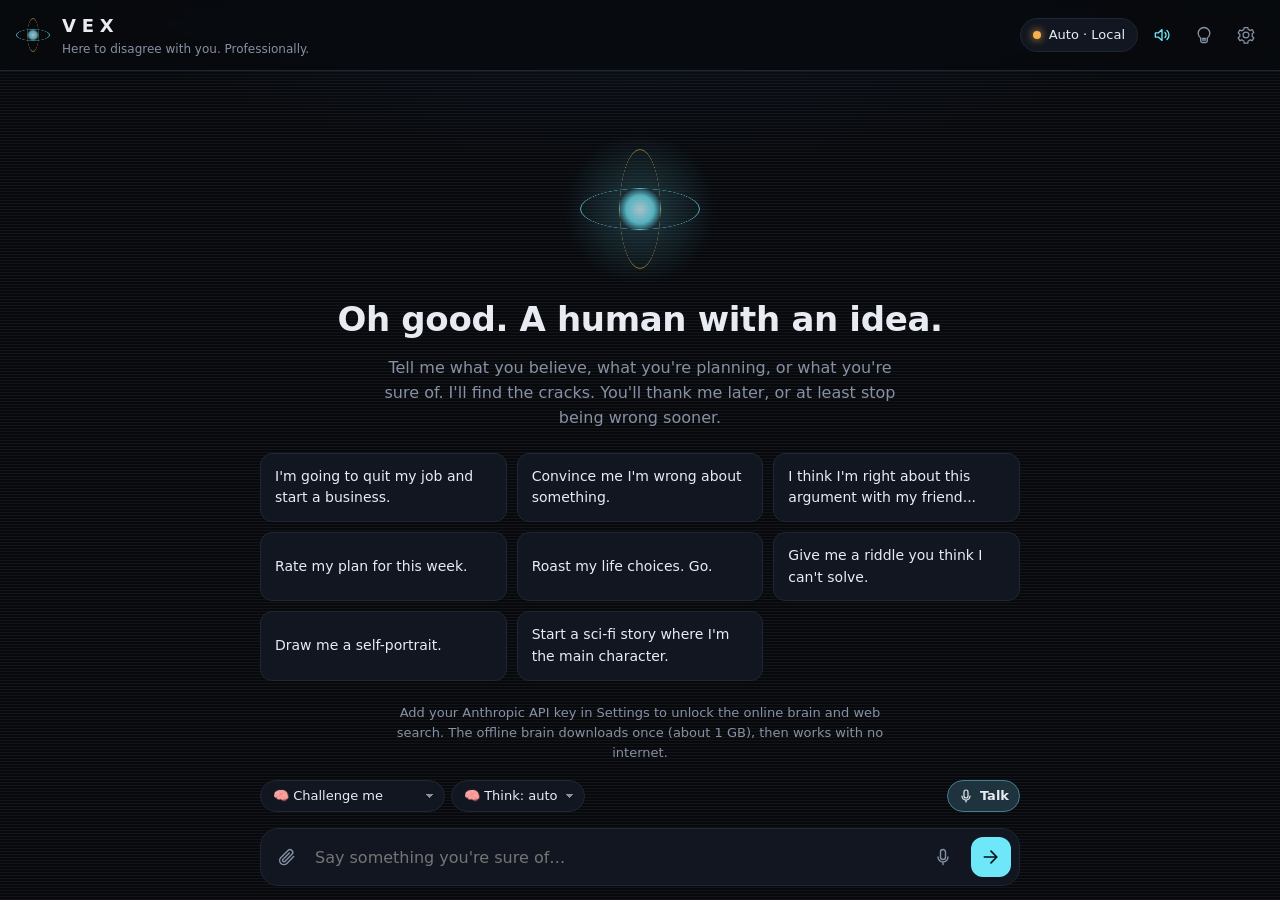
==== docs/vex/index.html @ 449fbbd3 "Fix Pages build: publish VEX from docs/ GitHub Pages is set to build from /docs, which didn't exist." ====
<!doctype html>
<html lang="en">
<head>
  <meta charset="utf-8">
  <meta name="viewport" content="width=device-width, initial-scale=1, viewport-fit=cover">
  <title>VEX</title>
  <meta name="description" content="VEX: a smug, theatrical AI that exists to challenge how you think.">
  <meta name="theme-color" content="#07090d">
  <link rel="manifest" href="manifest.webmanifest">
  <link rel="icon" href="icon.svg" type="image/svg+xml">
  <link rel="stylesheet" href="style.css">
</head>
<body>
  <div class="grain" aria-hidden="true"></div>

  <header class="top">
    <div class="brand">
      <div class="core small" aria-hidden="true"><span></span><span></span><span></span></div>
      <div>
        <h1>VEX</h1>
        <p class="tag">Here to disagree with you. Professionally.</p>
      </div>
    </div>
    <div class="status">
      <button id="modeBtn" class="pill" title="Switch brain">
        <span class="dot" id="modeDot"></span><span id="modeLabel">Auto</span>
      </button>
      <button id="voiceBtn" class="icon-btn" title="Voice off" aria-label="Toggle voice" aria-pressed="false">
        <svg viewBox="0 0 24 24" width="20" height="20"><path d="M4 9.5v5h3.5L12 18.5v-13L7.5 9.5H4Z" fill="none" stroke="currentColor" stroke-width="1.6" stroke-linejoin="round"/><path class="wave" d="M15.5 9a4 4 0 0 1 0 6M18 6.5a7.5 7.5 0 0 1 0 11" fill="none" stroke="currentColor" stroke-width="1.6" stroke-linecap="round"/><path class="mute" d="m16 9.5 5 5m0-5-5 5" fill="none" stroke="currentColor" stroke-width="1.6" stroke-linecap="round"/></svg>
      </button>
      <button id="memBtn" class="icon-btn" title="What VEX remembers" aria-label="Memory">
        <svg viewBox="0 0 24 24" width="20" height="20"><path d="M12 3a7 7 0 0 0-7 7c0 2.4 1.2 4.4 3 5.7V19a2 2 0 0 0 2 2h4a2 2 0 0 0 2-2v-3.3c1.8-1.3 3-3.3 3-5.7a7 7 0 0 0-7-7Zm-2 15h4m-4-2h4" fill="none" stroke="currentColor" stroke-width="1.6" stroke-linecap="round"/></svg>
      </button>
      <button id="settingsBtn" class="icon-btn" title="Settings" aria-label="Settings">
        <svg viewBox="0 0 24 24" width="20" height="20"><path d="M12 15.5a3.5 3.5 0 1 0 0-7 3.5 3.5 0 0 0 0 7Zm7.4-2.1.1-1.4-.1-1.4 2-1.6-2-3.4-2.4 1a7.6 7.6 0 0 0-2.4-1.4L14.2 3h-4.4l-.4 2.6a7.6 7.6 0 0 0-2.4 1.4l-2.4-1-2 3.4 2 1.6-.1 1.4.1 1.4-2 1.6 2 3.4 2.4-1c.7.6 1.5 1.1 2.4 1.4l.4 2.6h4.4l.4-2.6c.9-.3 1.7-.8 2.4-1.4l2.4 1 2-3.4-2-1.6Z" fill="none" stroke="currentColor" stroke-width="1.5" stroke-linejoin="round"/></svg>
      </button>
    </div>
  </header>

  <main id="chat" class="chat" aria-live="polite">
    <section id="intro" class="intro">
      <div class="core big" aria-hidden="true"><span></span><span></span><span></span><i></i></div>
      <h2>Oh good. A human with an idea.</h2>
      <p>Tell me what you believe, what you're planning, or what you're sure of. I'll find the cracks. You'll thank me later, or at least stop being wrong sooner.</p>
      <div class="starters">
        <button class="starter">I'm going to quit my job and start a business.</button>
        <button class="starter">Convince me I'm wrong about something.</button>
        <button class="starter">I think I'm right about this argument with my friend...</button>
        <button class="starter">Rate my plan for this week.</button>
        <button class="starter" data-mode="roast">Roast my life choices. Go.</button>
        <button class="starter" data-mode="game">Give me a riddle you think I can't solve.</button>
        <button class="starter" data-mode="art">Draw me a self-portrait.</button>
        <button class="starter" data-mode="story">Start a sci-fi story where I'm the main character.</button>
      </div>
      <p class="fine" id="introHint"></p>
    </section>
  </main>

  <div id="loadBar" class="loadbar" hidden>
    <div class="loadtext" id="loadText">Waking up the local brain…</div>
    <div class="track"><div class="fill" id="loadFill"></div></div>
  </div>

  <div class="toolbar">
    <label class="tool sel" title="What kind of conversation">
      <select id="modeSel" aria-label="Mode">
        <optgroup label="Think">
          <option value="challenge">🧠 Challenge me</option>
          <option value="genius">💡 Genius advisor</option>
          <option value="debate">⚔️ Debate</option>
          <option value="socratic">❓ Socratic</option>
          <option value="devil">😈 Devil's advocate</option>
          <option value="premortem">🪦 Pre-mortem</option>
          <option value="factcheck">🔎 Fact-check me</option>
        </optgroup>
        <optgroup label="Fun">
          <option value="roast">🔥 Roast</option>
          <option value="game">🎲 Games & riddles</option>
          <option value="rap">🎤 Rap battle</option>
          <option value="story">📖 Story</option>
          <option value="art">🎨 Art</option>
        </optgroup>
      </select>
    </label>
    <label class="tool sel" title="How hard VEX thinks (online brain)">
      <select id="thinkSel" aria-label="Thinking">
        <option value="off">⚡ Fast</option>
        <option value="auto">🧠 Think: auto</option>
        <option value="deep">🧠🧠 Deep</option>
        <option value="max">🧠🧠🧠 MAX</option>
      </select>
    </label>
    <span class="spacer"></span>
    <button type="button" id="talkBtn" class="tool talk" aria-pressed="false" title="Hands-free voice conversation">
      <svg viewBox="0 0 24 24" width="16" height="16"><path d="M12 3a3 3 0 0 0-3 3v6a3 3 0 0 0 6 0V6a3 3 0 0 0-3-3Zm-6 9a6 6 0 0 0 12 0m-6 6v3" fill="none" stroke="currentColor" stroke-width="1.8" stroke-linecap="round"/></svg>
      <span>Talk</span>
    </button>
  </div>

  <div id="pending" class="pending" hidden></div>

  <form id="composer" class="composer" autocomplete="off">
    <button type="button" id="attachBtn" class="cbtn" title="Attach a photo, PDF, or file" aria-label="Attach">
      <svg viewBox="0 0 24 24" width="20" height="20"><path d="m20 11.5-8.2 8.2a5 5 0 0 1-7.1-7.1l8.5-8.5a3.3 3.3 0 0 1 4.7 4.7l-8.5 8.5a1.7 1.7 0 0 1-2.4-2.4l7.8-7.8" fill="none" stroke="currentColor" stroke-width="1.7" stroke-linecap="round" stroke-linejoin="round"/></svg>
    </button>
    <input id="fileInput" type="file" multiple accept="image/*,application/pdf,.txt,.md,.csv,.json,.js,.ts,.py,.html,.css" hidden>
    <textarea id="input" rows="1" placeholder="Say something you're sure of…" aria-label="Message"></textarea>
    <button type="button" id="micBtn" class="cbtn" title="Speak instead of typing" aria-label="Dictate">
      <svg viewBox="0 0 24 24" width="20" height="20"><path d="M12 3a3 3 0 0 0-3 3v6a3 3 0 0 0 6 0V6a3 3 0 0 0-3-3Zm-6 9a6 6 0 0 0 12 0m-6 6v3" fill="none" stroke="currentColor" stroke-width="1.7" stroke-linecap="round"/></svg>
    </button>
    <button id="sendBtn" class="send" type="submit" aria-label="Send">
      <svg viewBox="0 0 24 24" width="20" height="20"><path d="M4 12h14m-6-7 7 7-7 7" fill="none" stroke="currentColor" stroke-width="2" stroke-linecap="round" stroke-linejoin="round"/></svg>
    </button>
  </form>

  <!-- Hands-free call -->
  <div id="callOverlay" class="call" hidden data-state="listening">
    <div class="call-inner">
      <div class="core huge" aria-hidden="true"><span></span><span></span><span></span><i></i></div>
      <div id="callState" class="call-state">Listening…</div>
      <div id="callHeard" class="call-heard"></div>
      <p class="call-tip">Just talk. Interrupt any time. Say "end call" or tap End.</p>
      <button type="button" id="endCallBtn" class="endcall">End</button>
    </div>
  </div>

  <!-- Settings -->
  <dialog id="settings" class="sheet">
    <form method="dialog" class="sheet-body">
      <h3>Settings</h3>

      <label class="field">
        <span>What VEX calls you</span>
        <input id="setName" placeholder="Shawn">
      </label>

      <label class="field">
        <span>Attitude</span>
        <select id="setIntensity">
          <option value="gentle">Gentle: teasing, encouraging</option>
          <option value="sharp">Sharp: sarcastic and blunt</option>
          <option value="ruthless">Ruthless: tears your arguments apart</option>
        </select>
      </label>
      <label class="check">
        <input id="setUnfiltered" type="checkbox">
        <span>Unfiltered language (VEX can swear)</span>
      </label>
      <label class="check">
        <input id="setShowBS" type="checkbox">
        <span>Show the BS meter</span>
      </label>
      <label class="check">
        <input id="setShowRead" type="checkbox">
        <span>Show VEX's thought process ("VEX's read") on replies</span>
      </label>

      <label class="field">
        <span>Brain</span>
        <select id="setMode">
          <option value="auto">Auto: Claude when online with a key, local otherwise</option>
          <option value="local">Local only (offline, private)</option>
          <option value="cloud">Claude only (needs internet + key)</option>
        </select>
      </label>

      <fieldset>
        <legend>Online brain (Claude)</legend>
        <label class="field">
          <span>Anthropic API key</span>
          <input id="setKey" type="password" placeholder="sk-ant-…" spellcheck="false">
          <small>Stored only in this browser. Get one at console.anthropic.com. Never put it in the code or the repo.</small>
        </label>
        <label class="field">
          <span>Model</span>
          <select id="setCloudModel">
            <option value="claude-haiku-5-5">Claude Haiku 5.5 (cheapest, fast)</option>
            <option value="claude-sonnet-5-5">Claude Sonnet 5.5 (balanced)</option>
            <option value="claude-opus-5-5">Claude Opus 5.5 (sharpest, priciest)</option>
          </select>
        </label>
        <label class="field">
          <span>Voice-call model (speed matters most)</span>
          <select id="setCallModel">
            <option value="claude-haiku-5-5">Claude Haiku 5.5 (fastest)</option>
            <option value="claude-sonnet-5-5">Claude Sonnet 5.5</option>
            <option value="claude-opus-5-5">Claude Opus 5.5 (slowest)</option>
          </select>
        </label>
        <label class="check">
          <input id="setSearch" type="checkbox">
          <span>Let VEX search the web and remember what it learns</span>
        </label>
      </fieldset>

      <fieldset>
        <legend>Offline brain (runs on your device)</legend>
        <label class="field">
          <span>Local model</span>
          <select id="setLocalModel"></select>
          <small>Downloads once, then works with no internet. Needs a recent Chrome or Edge (WebGPU). Bigger = smarter but slower.</small>
        </label>
        <div class="row">
          <button type="button" id="preloadBtn" class="ghost">Download offline brain now</button>
          <span id="cacheState" class="muted"></span>
        </div>
      </fieldset>

      <fieldset>
        <legend>Voice</legend>
        <label class="check">
          <input id="setVoiceOn" type="checkbox">
          <span>VEX speaks its replies out loud</span>
        </label>
        <label class="field">
          <span>Fish Audio API key</span>
          <input id="setFishKey" type="password" placeholder="sk-fish-…" spellcheck="false">
          <small>Stored only in this browser. Leave blank to use your device's built-in voice (works offline).</small>
        </label>
        <label class="field">
          <span>Fish Audio voice model ID</span>
          <input id="setFishVoice" placeholder="e.g. 8ef4a238714b45718ce04243307c57a7" spellcheck="false">
          <small>The ID from the voice's page on fish.audio.</small>
        </label>
        <label class="field">
          <span>Fish Audio model</span>
          <select id="setFishModel">
            <option value="s2.1-pro">s2.1-pro (best quality)</option>
            <option value="s2.1-pro-free">s2.1-pro-free (free tier)</option>
            <option value="s2-pro">s2-pro</option>
          </select>
        </label>
        <label class="field">
          <span>Fish relay URL (optional)</span>
          <input id="setFishProxy" placeholder="https://vex-voice.yourname.workers.dev" spellcheck="false">
          <small>Leave blank. Only needed if Fish Audio blocks direct browser calls; see <code>voice-relay/README.md</code>.</small>
        </label>
        <label class="field">
          <span>Your PC's voice server (same voice, offline)</span>
          <input id="setPcVoiceUrl" placeholder="http://localhost:8787" spellcheck="false">
          <small>Optional. If Fish Audio can't be reached (or you're offline), VEX uses your voice running on your PC with Fish Speech. Setup: <code>voice-relay/README.md</code>.</small>
        </label>
        <label class="field">
          <span>Voice name on your PC</span>
          <input id="setPcVoiceId" placeholder="vex" spellcheck="false">
        </label>
        <div class="row">
          <button type="button" id="testVoiceBtn" class="ghost">Test voice</button>
          <span id="voiceState" class="muted"></span>
        </div>
      </fieldset>

      <fieldset>
        <legend>Sync between devices</legend>
        <label class="field">
          <span>GitHub sync token</span>
          <input id="setGithubToken" type="password" placeholder="github_pat_… or ghp_…" spellcheck="false">
          <small>Keeps memories, chat and settings the same on your phone and computer, saved in a private Gist on your GitHub. Make a token at github.com/settings/tokens with only the <b>gist</b> permission, and paste the same token on each device. API keys are never synced.</small>
        </label>
        <div class="row">
          <button type="button" id="syncNowBtn" class="ghost">Sync now</button>
          <span id="syncState" class="muted">Off</span>
        </div>
      </fieldset>

      <div class="row end">
        <button type="button" id="clearChatBtn" class="ghost danger">Clear chat</button>
        <button value="close" class="primary" id="saveSettings">Done</button>
      </div>
    </form>
  </dialog>

  <!-- Memory -->
  <dialog id="memory" class="sheet">
    <form method="dialog" class="sheet-body">
      <h3>What VEX remembers</h3>
      <p class="muted">Everything here is saved in this browser and used by both brains. VEX adds to it as it learns about you and the world.</p>
      <div class="memtabs">
        <button type="button" class="memtab on" data-kind="me">About you</button>
        <button type="button" class="memtab" data-kind="pattern">How you think</button>
        <button type="button" class="memtab" data-kind="world">Things it learned</button>
      </div>
      <ul id="memList" class="memlist"></ul>
      <div class="row">
        <input id="memNew" placeholder="Teach it something…" class="grow">
        <button type="button" id="memAdd" class="ghost">Add</button>
      </div>
      <div class="row end">
        <button type="button" id="memExport" class="ghost">Back up everything</button>
        <label class="ghost filebtn">Restore<input id="memImport" type="file" accept="application/json" hidden></label>
        <button value="close" class="primary">Done</button>
      </div>
    </form>
  </dialog>

  <script type="module" src="app.js"></script>
</body>
</html>
---- docs/vex/style.css ----
:root {
  --bg: #07090d;
  --bg2: #0d1117;
  --panel: #111620;
  --line: #1f2735;
  --text: #e8ecf2;
  --muted: #8691a4;
  --accent: #6ee7f9;      /* cold cyan */
  --accent2: #f5b14c;     /* amber */
  --me: #1a2333;
  --danger: #ff6b6b;
  --radius: 16px;
  --font: "Inter", ui-sans-serif, system-ui, -apple-system, "Segoe UI", Roboto, sans-serif;
  --mono: ui-monospace, "SF Mono", Menlo, Consolas, monospace;
  color-scheme: dark;
}

* { box-sizing: border-box; }
html, body { height: 100%; }
body {
  margin: 0;
  background:
    radial-gradient(1200px 600px at 50% -200px, #0f1a2a 0%, transparent 60%),
    var(--bg);
  color: var(--text);
  font: 16px/1.55 var(--font);
  display: flex;
  flex-direction: column;
  overflow: hidden;
}
.grain {
  position: fixed; inset: 0; pointer-events: none; opacity: .05; z-index: 0;
  background-image: repeating-linear-gradient(0deg, #fff 0 1px, transparent 1px 3px);
}
button, input, select, textarea { font: inherit; color: inherit; }

/* Header */
.top {
  position: relative; z-index: 2;
  display: flex; align-items: center; justify-content: space-between; gap: 12px;
  padding: max(12px, env(safe-area-inset-top)) 16px 12px;
  border-bottom: 1px solid var(--line);
  background: color-mix(in srgb, var(--bg) 80%, transparent);
  backdrop-filter: blur(10px);
}
.brand { display: flex; align-items: center; gap: 12px; min-width: 0; }
.brand h1 { margin: 0; font-size: 18px; letter-spacing: .32em; font-weight: 700; }
.brand .tag { margin: 0; font-size: 12px; color: var(--muted); white-space: nowrap; overflow: hidden; text-overflow: ellipsis; }
.status { display: flex; align-items: center; gap: 6px; flex-shrink: 0; }
.pill {
  display: inline-flex; align-items: center; gap: 8px;
  border: 1px solid var(--line); background: var(--panel);
  padding: 6px 12px; border-radius: 999px; cursor: pointer; font-size: 13px;
}
.pill:hover { border-color: #334; }
.dot { width: 8px; height: 8px; border-radius: 50%; background: var(--muted); box-shadow: 0 0 8px currentColor; }
.dot.cloud { background: var(--accent); color: var(--accent); }
.dot.local { background: var(--accent2); color: var(--accent2); }
.icon-btn {
  display: grid; place-items: center; width: 36px; height: 36px;
  border: 1px solid transparent; background: transparent; border-radius: 10px; cursor: pointer; color: var(--muted);
}
.icon-btn:hover { color: var(--text); border-color: var(--line); }

/* The core: VEX's "face" */
.core { position: relative; border-radius: 50%; flex-shrink: 0; }
.core span {
  position: absolute; inset: 0; border-radius: 50%;
  border: 1.5px solid var(--accent);
  opacity: .7;
}
.core span:nth-child(1) { transform: rotateX(70deg); animation: spin 9s linear infinite; }
.core span:nth-child(2) { transform: rotateY(70deg); animation: spin 13s linear infinite reverse; border-color: var(--accent2); opacity: .55; }
.core span:nth-child(3) { inset: 32%; border: none; background: radial-gradient(circle, #fff 0%, var(--accent) 45%, transparent 72%); animation: pulse 3.2s ease-in-out infinite; }
.core i { position: absolute; inset: -20%; border-radius: 50%; background: radial-gradient(circle, color-mix(in srgb, var(--accent) 22%, transparent), transparent 65%); }
.core.small { width: 34px; height: 34px; }
.core.big { width: 120px; height: 120px; margin: 0 auto 24px; }
body.thinking .core span:nth-child(3) { animation-duration: .7s; }
body.thinking .core span:nth-child(1) { animation-duration: 2s; }
@keyframes spin { to { rotate: 360deg; } }
@keyframes pulse { 50% { transform: scale(.75); opacity: .6; } }

/* Chat */
.chat {
  position: relative; z-index: 1;
  flex: 1; overflow-y: auto; padding: 24px 16px 12px;
  scroll-behavior: smooth;
}
.chat > * { max-width: 760px; margin-left: auto; margin-right: auto; }
.intro { text-align: center; padding: 6vh 0 24px; }
.intro h2 { font-size: clamp(24px, 5vw, 34px); margin: 0 0 10px; letter-spacing: -.01em; }
.intro p { color: var(--muted); max-width: 520px; margin: 0 auto 22px; }
.starters { display: grid; grid-template-columns: repeat(auto-fit, minmax(220px, 1fr)); gap: 10px; text-align: left; }
.starter {
  background: var(--panel); border: 1px solid var(--line); border-radius: 12px;
  padding: 12px 14px; cursor: pointer; color: var(--text); font-size: 14px; text-align: left;
  transition: border-color .15s, transform .15s;
}
.starter:hover { border-color: color-mix(in srgb, var(--accent) 50%, var(--line)); transform: translateY(-1px); }
.fine { font-size: 13px; margin-top: 22px !important; color: var(--muted); }

.msg { display: flex; gap: 12px; margin-bottom: 18px; animation: rise .25s ease-out; }
@keyframes rise { from { opacity: 0; transform: translateY(6px); } }
.msg .who { flex-shrink: 0; padding-top: 4px; }
.msg.user { justify-content: flex-end; }
.msg.user .bubble {
  background: var(--me); border: 1px solid var(--line);
  border-radius: var(--radius) var(--radius) 4px var(--radius);
  padding: 10px 14px; max-width: 85%;
  white-space: pre-wrap; word-wrap: break-word;
}
.msg.bot .bubble { min-width: 0; flex: 1; padding-top: 2px; }
.msg.bot .bubble p { margin: 0 0 .7em; }
.msg.bot .bubble p:last-child { margin-bottom: 0; }
.msg.bot .bubble ul, .msg.bot .bubble ol { margin: 0 0 .7em; padding-left: 1.3em; }
.msg.bot .bubble code { font-family: var(--mono); font-size: .9em; background: var(--panel); border: 1px solid var(--line); padding: 1px 5px; border-radius: 5px; }
.msg.bot .bubble pre { background: var(--panel); border: 1px solid var(--line); border-radius: 10px; padding: 12px; overflow-x: auto; }
.msg.bot .bubble pre code { border: none; padding: 0; background: none; }
.msg.bot .bubble a { color: var(--accent); }
.meta { display: flex; flex-wrap: wrap; gap: 6px; margin-top: 8px; font-size: 12px; color: var(--muted); }
.chip {
  border: 1px solid var(--line); border-radius: 999px; padding: 2px 9px;
  background: var(--bg2); color: var(--muted); text-decoration: none; max-width: 260px;
  white-space: nowrap; overflow: hidden; text-overflow: ellipsis;
}
a.chip:hover { color: var(--accent); border-color: var(--accent); }
.chip.learned { color: var(--accent2); border-color: color-mix(in srgb, var(--accent2) 40%, var(--line)); }
.err { color: var(--danger); }
.msg.user.failed .bubble { opacity: .55; border-style: dashed; }
.read {
  margin: 0 0 10px; border: 1px solid var(--line); border-left: 2px solid var(--accent2);
  border-radius: 10px; background: var(--bg2); font-size: 13.5px;
}
.read summary {
  cursor: pointer; padding: 6px 12px; color: var(--accent2); font-size: 12px;
  letter-spacing: .12em; text-transform: uppercase; list-style: none;
}
.read summary::-webkit-details-marker { display: none; }
.read summary::before { content: "▸ "; }
.read[open] summary::before { content: "▾ "; }
.read div { display: grid; grid-template-columns: 120px 1fr; gap: 10px; padding: 4px 12px; }
.read div:last-child { padding-bottom: 10px; }
.read b { color: var(--muted); font-weight: 500; }
@media (max-width: 520px) { .read div { grid-template-columns: 1fr; gap: 0; } }
.cursor::after { content: "▍"; color: var(--accent); animation: blink 1s steps(2) infinite; margin-left: 1px; }
@keyframes blink { 50% { opacity: 0; } }
.typing { display: inline-flex; gap: 4px; padding-top: 8px; }
.typing b { width: 6px; height: 6px; border-radius: 50%; background: var(--accent); animation: bob 1s infinite; }
.typing b:nth-child(2) { animation-delay: .15s; } .typing b:nth-child(3) { animation-delay: .3s; }
@keyframes bob { 50% { transform: translateY(-4px); opacity: .4; } }

/* Loading bar */
.loadbar { position: relative; z-index: 2; max-width: 760px; width: calc(100% - 32px); margin: 0 auto 8px; font-size: 12px; color: var(--muted); }
.track { height: 3px; background: var(--line); border-radius: 3px; overflow: hidden; margin-top: 4px; }
.fill { height: 100%; width: 0; background: linear-gradient(90deg, var(--accent2), var(--accent)); transition: width .3s; }

/* Composer */
.composer {
  position: relative; z-index: 2;
  display: flex; gap: 8px; align-items: flex-end;
  max-width: 760px; width: calc(100% - 32px);
  margin: 0 auto max(14px, env(safe-area-inset-bottom));
  background: var(--panel); border: 1px solid var(--line); border-radius: 18px;
  padding: 8px 8px 8px 16px;
  transition: border-color .15s;
}
.composer:focus-within { border-color: color-mix(in srgb, var(--accent) 45%, var(--line)); }
.composer textarea {
  flex: 1; resize: none; border: 0; outline: 0; background: transparent;
  max-height: 180px; padding: 8px 0; line-height: 1.45;
}
.send {
  width: 40px; height: 40px; border-radius: 12px; border: 0; cursor: pointer;
  background: var(--accent); color: #031018; display: grid; place-items: center;
}
.send:disabled { opacity: .35; cursor: default; }

/* Dialogs */
.sheet {
  border: 1px solid var(--line); border-radius: 18px; padding: 0;
  background: var(--bg2); color: var(--text);
  width: min(560px, calc(100% - 24px)); max-height: calc(100% - 40px);
}
.sheet::backdrop { background: rgba(0,0,0,.6); backdrop-filter: blur(3px); }
.sheet-body { padding: 20px; display: flex; flex-direction: column; gap: 14px; }
.sheet h3 { margin: 0; font-size: 18px; }
fieldset { border: 1px solid var(--line); border-radius: 12px; padding: 12px 14px; margin: 0; display: flex; flex-direction: column; gap: 12px; }
legend { padding: 0 6px; color: var(--muted); font-size: 13px; }
.field { display: flex; flex-direction: column; gap: 6px; font-size: 14px; }
.field small, .muted { color: var(--muted); font-size: 12.5px; margin: 0; }
input:not([type=checkbox]):not([type=file]), select {
  background: var(--panel); border: 1px solid var(--line); border-radius: 10px; padding: 9px 11px; width: 100%;
}
input:focus, select:focus { outline: 2px solid color-mix(in srgb, var(--accent) 40%, transparent); outline-offset: 0; }
.check { display: flex; gap: 10px; align-items: center; font-size: 14px; }
.row { display: flex; gap: 8px; align-items: center; flex-wrap: wrap; }
.row.end { justify-content: flex-end; }
.grow { flex: 1; min-width: 0; }
.primary, .ghost {
  border-radius: 10px; padding: 9px 14px; cursor: pointer; font-size: 14px; border: 1px solid var(--line);
}
.primary { background: var(--accent); color: #031018; border-color: var(--accent); font-weight: 600; }
.ghost { background: transparent; }
.ghost:hover { border-color: #3a4558; }
.danger { color: var(--danger); margin-right: auto; }
.filebtn { display: inline-block; }
.memtabs { display: flex; gap: 6px; }
.memtab { border: 1px solid var(--line); background: transparent; border-radius: 999px; padding: 5px 12px; font-size: 13px; cursor: pointer; color: var(--muted); }
.memtab.on { color: var(--text); border-color: var(--accent); }
.memlist { list-style: none; margin: 0; padding: 0; display: flex; flex-direction: column; gap: 6px; max-height: 40vh; overflow-y: auto; }
.memlist li { display: flex; gap: 10px; align-items: flex-start; background: var(--panel); border: 1px solid var(--line); border-radius: 10px; padding: 9px 11px; font-size: 14px; }
.memlist li span { flex: 1; }
.memlist li small { display: block; color: var(--muted); font-size: 11.5px; margin-top: 2px; }
.memlist li button { background: none; border: 0; color: var(--muted); cursor: pointer; font-size: 16px; line-height: 1; padding: 2px 4px; }
.memlist li button:hover { color: var(--danger); }
.memlist .empty { justify-content: center; color: var(--muted); background: transparent; border-style: dashed; }

@media (max-width: 520px) {
  .brand .tag { display: none; }
  .msg.user .bubble { max-width: 92%; }
}
@media (prefers-reduced-motion: reduce) {
  *, *::before, *::after { animation: none !important; transition: none !important; }
}

/* Voice */
#voiceBtn .wave { display: none; }
#voiceBtn.on { color: var(--accent); }
#voiceBtn.on .wave { display: inline; }
#voiceBtn.on .mute { display: none; }
button.chip { cursor: pointer; font: inherit; font-size: 12px; }
button.chip.play:hover { color: var(--accent); border-color: var(--accent); }
.toast {
  position: fixed; left: 50%; bottom: 96px; transform: translateX(-50%); z-index: 50;
  max-width: min(520px, calc(100% - 32px)); background: var(--panel); border: 1px solid var(--line);
  border-left: 3px solid var(--accent2); border-radius: 12px; padding: 10px 14px; font-size: 14px;
  box-shadow: 0 10px 30px rgba(0,0,0,.4); animation: rise .2s ease-out;
}

/* Toolbar above the message box */
.toolbar {
  position: relative; z-index: 2; display: flex; align-items: center; gap: 6px; flex-wrap: wrap;
  max-width: 760px; width: calc(100% - 32px); margin: 0 auto 8px;
}
.toolbar .spacer { flex: 1; }
.tool {
  display: inline-flex; align-items: center; gap: 6px; height: 32px; padding: 0 10px;
  border: 1px solid var(--line); border-radius: 999px; background: var(--panel);
  font-size: 13px; color: var(--text); cursor: pointer;
}
.tool:hover { border-color: #3a4558; }
.tool.sel { padding: 0; }
.tool.sel select {
  appearance: none; -webkit-appearance: none; border: 0; background: transparent; width: auto;
  padding: 0 26px 0 12px; height: 30px; border-radius: 999px; cursor: pointer; font-size: 13px;
  background-image: linear-gradient(45deg, transparent 50%, var(--muted) 50%), linear-gradient(135deg, var(--muted) 50%, transparent 50%);
  background-position: calc(100% - 14px) 13px, calc(100% - 10px) 13px; background-size: 4px 4px; background-repeat: no-repeat;
}
.tool.sel select:focus { outline: none; }
.tool.sel:focus-within { border-color: var(--accent); }
.talk { background: color-mix(in srgb, var(--accent) 14%, var(--panel)); border-color: color-mix(in srgb, var(--accent) 45%, var(--line)); font-weight: 600; }
.talk.on { background: var(--danger); border-color: var(--danger); color: #fff; }

.cbtn {
  width: 40px; height: 40px; border: 0; background: transparent; color: var(--muted);
  display: grid; place-items: center; border-radius: 12px; cursor: pointer; flex-shrink: 0;
}
.cbtn:hover { color: var(--text); background: var(--bg2); }
.cbtn.on { color: var(--danger); animation: pulse 1.2s ease-in-out infinite; }
.composer { padding-left: 6px; }

/* Pending attachments */
.pending { position: relative; z-index: 2; display: flex; gap: 8px; flex-wrap: wrap; max-width: 760px; width: calc(100% - 32px); margin: 0 auto 8px; }
.att { display: flex; align-items: center; gap: 8px; background: var(--panel); border: 1px solid var(--line); border-radius: 10px; padding: 4px 6px 4px 4px; font-size: 12.5px; max-width: 220px; }
.att img { width: 36px; height: 36px; object-fit: cover; border-radius: 7px; }
.att .ext { width: 36px; height: 36px; display: grid; place-items: center; border-radius: 7px; background: var(--bg2); color: var(--accent2); font-weight: 700; font-size: 11px; }
.att .nm { overflow: hidden; text-overflow: ellipsis; white-space: nowrap; flex: 1; }
.att button { background: none; border: 0; color: var(--muted); cursor: pointer; font-size: 16px; }
.sent-files { display: flex; gap: 6px; flex-wrap: wrap; margin-bottom: 6px; }
.sent-files img { max-width: 180px; max-height: 140px; border-radius: 10px; display: block; }
body.dropping .composer { border-color: var(--accent); box-shadow: 0 0 0 3px color-mix(in srgb, var(--accent) 25%, transparent); }

/* Status line while working */
.live-status { display: inline-block; margin-left: 10px; font-size: 13px; color: var(--muted); vertical-align: 2px; }

/* BS meter */
.bs { display: flex; align-items: center; gap: 10px; margin: 0 0 10px; font-size: 12px; }
.bs-label { color: var(--muted); letter-spacing: .1em; text-transform: uppercase; font-size: 11px; white-space: nowrap; }
.bs-track { flex: 1; max-width: 220px; height: 6px; border-radius: 6px; background: var(--line); overflow: hidden; }
.bs-fill { height: 100%; border-radius: 6px; transition: width .6s cubic-bezier(.2,.9,.3,1.2); }
.bs-val { font-weight: 600; white-space: nowrap; font-variant-numeric: tabular-nums; }

/* Deep reasoning panel */
.deep { margin: 0 0 10px; border: 1px solid var(--line); border-left: 2px solid var(--accent); border-radius: 10px; background: var(--bg2); font-size: 13px; }
.deep summary { cursor: pointer; padding: 6px 12px; color: var(--accent); font-size: 12px; letter-spacing: .12em; text-transform: uppercase; list-style: none; }
.deep summary::-webkit-details-marker { display: none; }
.deep summary::before { content: "▸ "; }
.deep[open] summary::before { content: "▾ "; }
.deep-body { padding: 0 12px 12px; white-space: pre-wrap; color: var(--muted); max-height: 340px; overflow-y: auto; }

/* Drawings */
.art { margin: 6px 0 12px; }
.art img { display: block; width: 100%; max-width: 360px; max-height: 360px; object-fit: contain; border-radius: 12px; border: 1px solid var(--line); background: #fff1; }
.art figcaption { font-size: 12px; margin-top: 4px; }

/* Hands-free call screen */
.call { position: fixed; inset: 0; z-index: 40; display: grid; place-items: center; background: color-mix(in srgb, var(--bg) 92%, transparent); backdrop-filter: blur(12px); }
.call[hidden] { display: none; }
.call-inner { text-align: center; padding: 24px; max-width: 560px; width: 100%; }
.core.huge { width: 200px; height: 200px; margin: 0 auto 32px; }
.call[data-state="speaking"] .core span:nth-child(3) { animation-duration: .45s; }
.call[data-state="speaking"] .core span:nth-child(1) { animation-duration: 2.5s; }
.call[data-state="thinking"] .core span:nth-child(1), .call[data-state="thinking"] .core span:nth-child(2) { animation-duration: 1.2s; }
.call[data-state="listening"] .core span:nth-child(3) { animation-duration: 2.4s; }
.call-state { font-size: 20px; font-weight: 600; letter-spacing: .02em; }
.call-heard { min-height: 3em; margin: 14px auto 0; color: var(--muted); font-size: 17px; max-width: 460px; }
.call-tip { color: var(--muted); font-size: 13px; margin: 18px 0 22px; }
.endcall { background: var(--danger); color: #fff; border: 0; border-radius: 999px; padding: 12px 34px; font-size: 16px; font-weight: 600; cursor: pointer; }

@media (max-width: 520px) {
  .core.huge { width: 150px; height: 150px; }
  .tool { font-size: 12.5px; }
}
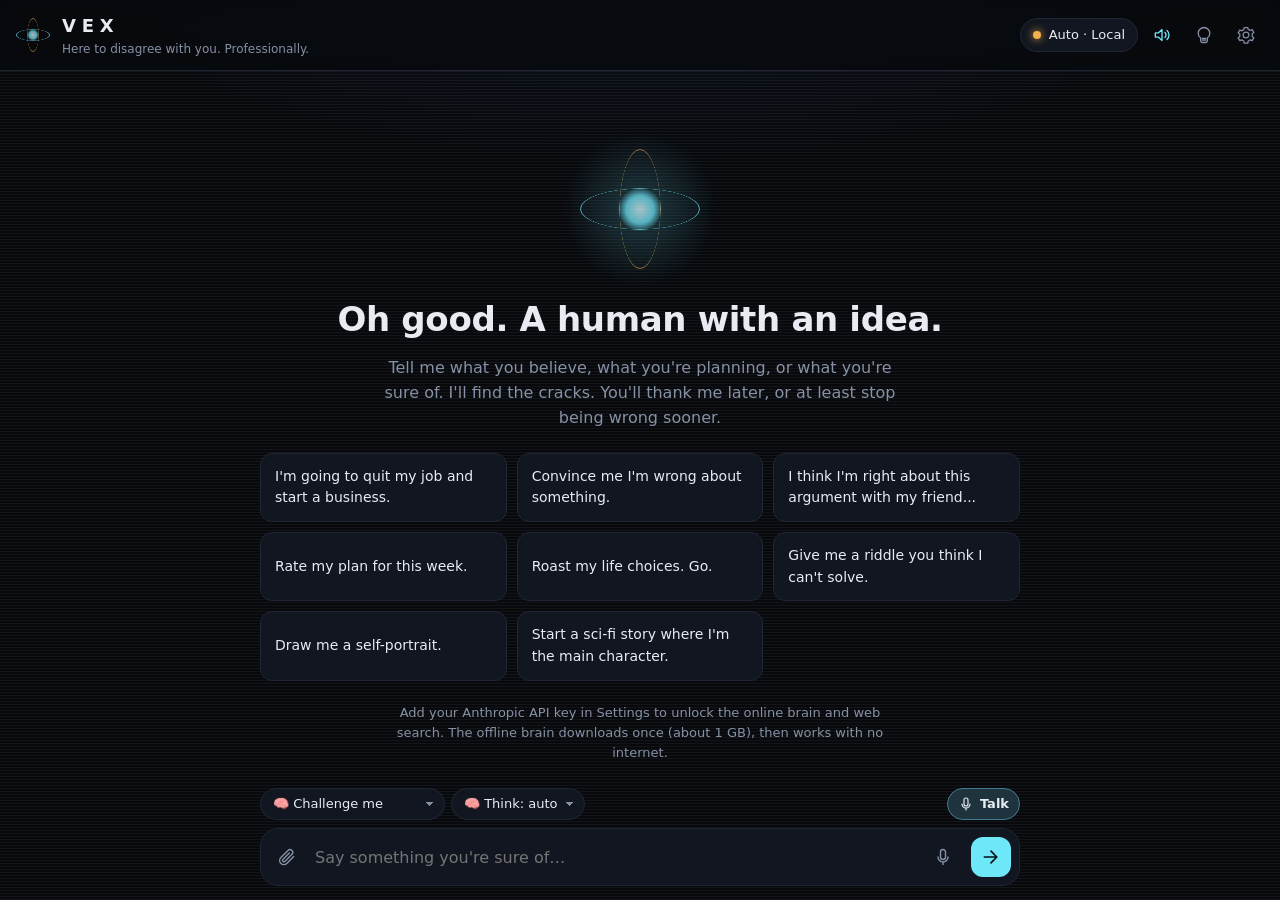
==== commit 4454ff58: "VEX: realistic free voice that runs in the browser Co-Authored-By: Claude Opus 5.5 <noreply@anthropi" ====
--- a/docs/vex/index.html
+++ b/docs/vex/index.html
@@ -213,16 +213,53 @@
           <span>VEX speaks its replies out loud</span>
         </label>
         <label class="field">
+          <span>Voice engine</span>
+          <select id="setVoiceEngine">
+            <option value="kokoro">VEX's built-in voice: realistic, free, works offline (recommended)</option>
+            <option value="fish">Fish Audio: your custom voice (online, needs a Fish key)</option>
+            <option value="builtin">Basic device voice (robotic, no download)</option>
+          </select>
+          <small>The built-in realistic voice downloads once (about 90 to 330 MB), then needs no internet or keys.</small>
+        </label>
+        <div data-engine="kokoro fish" class="field">
+          <span>Voice</span>
+          <select id="setKokoroVoice">
+            <optgroup label="British">
+              <option value="bf_emma">Emma: warm, clear (best British)</option>
+              <option value="bf_isabella">Isabella: soft, polished</option>
+              <option value="bf_alice">Alice: bright, crisp</option>
+              <option value="bf_lily">Lily: young, gentle</option>
+            </optgroup>
+            <optgroup label="American">
+              <option value="af_heart">Heart: warm, very natural (best overall)</option>
+              <option value="af_bella">Bella: lively, expressive</option>
+              <option value="af_nicole">Nicole: soft, breathy</option>
+              <option value="af_sky">Sky: light, airy</option>
+              <option value="af_sarah">Sarah: friendly</option>
+            </optgroup>
+          </select>
+          <small>With Fish selected, this is the backup voice when Fish isn't working.</small>
+        </div>
+        <label class="field" data-engine="kokoro fish">
+          <span>Speaking speed</span>
+          <select id="setKokoroSpeed">
+            <option value="0.9">Relaxed</option>
+            <option value="1">Normal</option>
+            <option value="1.05">A little quick</option>
+            <option value="1.15">Fast</option>
+          </select>
+        </label>
+        <label class="field" data-engine="fish">
           <span>Fish Audio API key</span>
           <input id="setFishKey" type="password" placeholder="sk-fish-…" spellcheck="false">
-          <small>Stored only in this browser. Leave blank to use your device's built-in voice (works offline).</small>
-        </label>
-        <label class="field">
+          <small>Stored only in this browser.</small>
+        </label>
+        <label class="field" data-engine="fish">
           <span>Fish Audio voice model ID</span>
           <input id="setFishVoice" placeholder="e.g. 8ef4a238714b45718ce04243307c57a7" spellcheck="false">
           <small>The ID from the voice's page on fish.audio.</small>
         </label>
-        <label class="field">
+        <label class="field" data-engine="fish">
           <span>Fish Audio model</span>
           <select id="setFishModel">
             <option value="s2.1-pro">s2.1-pro (best quality)</option>
@@ -230,17 +267,17 @@
             <option value="s2-pro">s2-pro</option>
           </select>
         </label>
-        <label class="field">
+        <label class="field" data-engine="fish">
           <span>Fish relay URL (optional)</span>
           <input id="setFishProxy" placeholder="https://vex-voice.yourname.workers.dev" spellcheck="false">
           <small>Leave blank. Only needed if Fish Audio blocks direct browser calls; see <code>voice-relay/README.md</code>.</small>
         </label>
-        <label class="field">
+        <label class="field" data-engine="fish">
           <span>Your PC's voice server (same voice, offline)</span>
           <input id="setPcVoiceUrl" placeholder="http://localhost:8787" spellcheck="false">
           <small>Optional. If Fish Audio can't be reached (or you're offline), VEX uses your voice running on your PC with Fish Speech. Setup: <code>voice-relay/README.md</code>.</small>
         </label>
-        <label class="field">
+        <label class="field" data-engine="fish">
           <span>Voice name on your PC</span>
           <input id="setPcVoiceId" placeholder="vex" spellcheck="false">
         </label>
--- a/docs/vex/style.css
+++ b/docs/vex/style.css
@@ -1,3 +1,4 @@
+[hidden] { display: none !important; }
 :root {
   --bg: #07090d;
   --bg2: #0d1117;
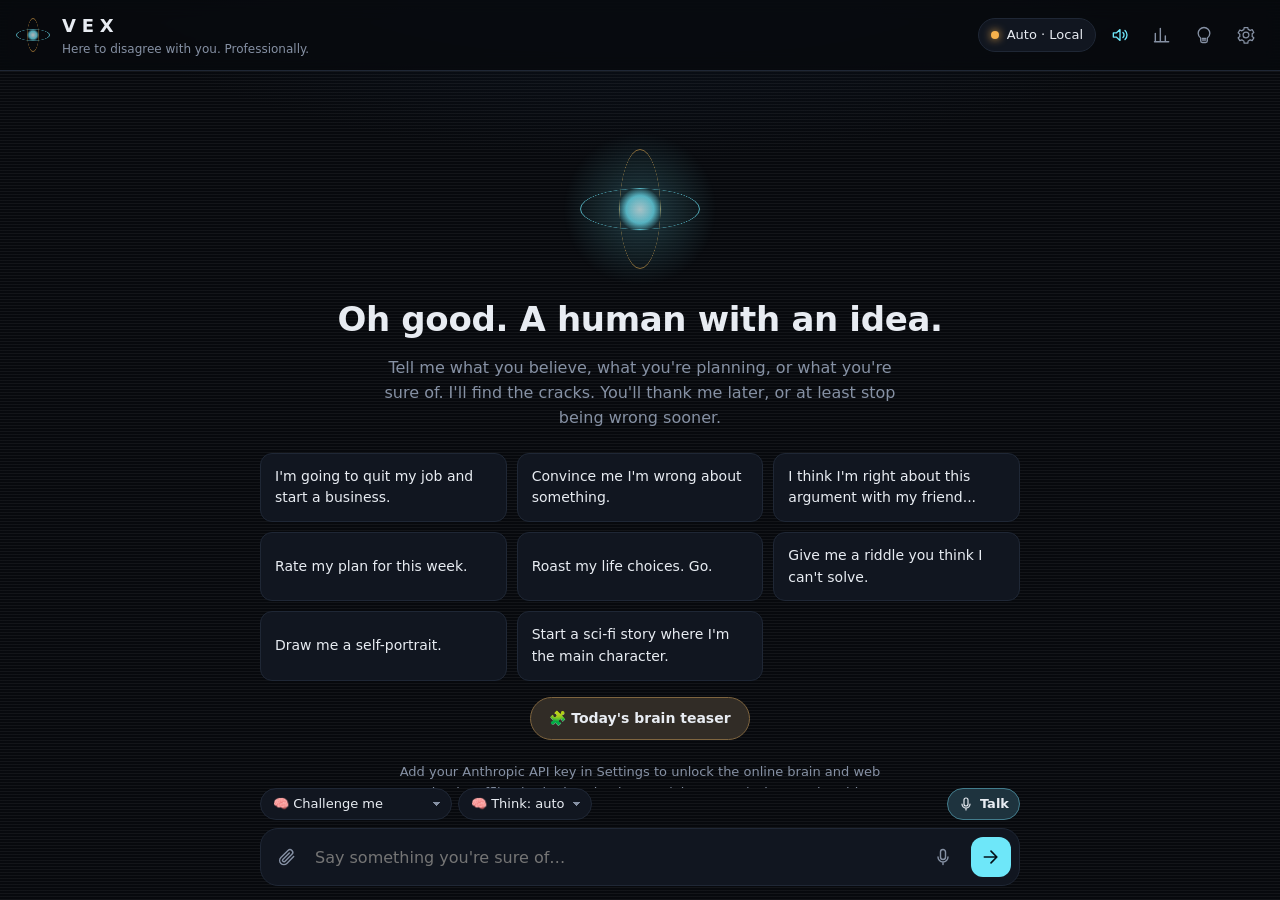
==== commit b3225926: "VEX: more modes, reply actions, brain stats, themes, readable menus Co-Authored-By: Claude Opus 5.5 " ====
--- a/docs/vex/index.html
+++ b/docs/vex/index.html
@@ -28,6 +28,9 @@
       <button id="voiceBtn" class="icon-btn" title="Voice off" aria-label="Toggle voice" aria-pressed="false">
         <svg viewBox="0 0 24 24" width="20" height="20"><path d="M4 9.5v5h3.5L12 18.5v-13L7.5 9.5H4Z" fill="none" stroke="currentColor" stroke-width="1.6" stroke-linejoin="round"/><path class="wave" d="M15.5 9a4 4 0 0 1 0 6M18 6.5a7.5 7.5 0 0 1 0 11" fill="none" stroke="currentColor" stroke-width="1.6" stroke-linecap="round"/><path class="mute" d="m16 9.5 5 5m0-5-5 5" fill="none" stroke="currentColor" stroke-width="1.6" stroke-linecap="round"/></svg>
       </button>
+      <button id="statsBtn" class="icon-btn" title="Your brain stats" aria-label="Brain stats">
+        <svg viewBox="0 0 24 24" width="20" height="20"><path d="M4 20V10m6 10V4m6 16v-7m4 7H3" fill="none" stroke="currentColor" stroke-width="1.7" stroke-linecap="round"/></svg>
+      </button>
       <button id="memBtn" class="icon-btn" title="What VEX remembers" aria-label="Memory">
         <svg viewBox="0 0 24 24" width="20" height="20"><path d="M12 3a7 7 0 0 0-7 7c0 2.4 1.2 4.4 3 5.7V19a2 2 0 0 0 2 2h4a2 2 0 0 0 2-2v-3.3c1.8-1.3 3-3.3 3-5.7a7 7 0 0 0-7-7Zm-2 15h4m-4-2h4" fill="none" stroke="currentColor" stroke-width="1.6" stroke-linecap="round"/></svg>
       </button>
@@ -52,6 +55,7 @@
         <button class="starter" data-mode="art">Draw me a self-portrait.</button>
         <button class="starter" data-mode="story">Start a sci-fi story where I'm the main character.</button>
       </div>
+      <button id="teaserBtn" class="teaser" type="button">🧩 Today's brain teaser</button>
       <p class="fine" id="introHint"></p>
     </section>
   </main>
@@ -73,7 +77,17 @@
           <option value="premortem">🪦 Pre-mortem</option>
           <option value="factcheck">🔎 Fact-check me</option>
         </optgroup>
+        <optgroup label="Help me">
+          <option value="decide">⚖️ Decision maker</option>
+          <option value="teach">🎓 Teach me</option>
+          <option value="coach">🏋️ Life coach</option>
+          <option value="interview">💼 Interview prep</option>
+          <option value="code">💻 Code</option>
+          <option value="translate">🌍 Translate</option>
+        </optgroup>
         <optgroup label="Fun">
+          <option value="hype">📣 Hype me up</option>
+          <option value="standup">🎙️ Stand-up comedy</option>
           <option value="roast">🔥 Roast</option>
           <option value="game">🎲 Games & riddles</option>
           <option value="rap">🎤 Rap battle</option>
@@ -135,6 +149,18 @@
       </label>
 
       <label class="field">
+        <span>Color theme</span>
+        <select id="setTheme">
+          <option value="cyan">Cyan</option>
+          <option value="pink">Pink</option>
+          <option value="purple">Purple</option>
+          <option value="gold">Gold</option>
+          <option value="green">Green</option>
+          <option value="red">Red</option>
+        </select>
+      </label>
+
+      <label class="field">
         <span>Attitude</span>
         <select id="setIntensity">
           <option value="gentle">Gentle: teasing, encouraging</option>
@@ -144,7 +170,7 @@
       </label>
       <label class="check">
         <input id="setUnfiltered" type="checkbox">
-        <span>Unfiltered language (VEX can swear)</span>
+        <span>Unfiltered: swearing, crude and dark humor, no lectures or disclaimers</span>
       </label>
       <label class="check">
         <input id="setShowBS" type="checkbox">
@@ -307,6 +333,15 @@
     </form>
   </dialog>
 
+  <!-- Brain stats -->
+  <dialog id="stats" class="sheet">
+    <form method="dialog" class="sheet-body">
+      <h3>Your brain stats</h3>
+      <div id="statsBody"></div>
+      <div class="row end"><button value="close" class="primary">Done</button></div>
+    </form>
+  </dialog>
+
   <!-- Memory -->
   <dialog id="memory" class="sheet">
     <form method="dialog" class="sheet-body">
@@ -323,6 +358,7 @@
         <button type="button" id="memAdd" class="ghost">Add</button>
       </div>
       <div class="row end">
+        <button type="button" id="exportChatBtn" class="ghost">Export chat as text</button>
         <button type="button" id="memExport" class="ghost">Back up everything</button>
         <label class="ghost filebtn">Restore<input id="memImport" type="file" accept="application/json" hidden></label>
         <button value="close" class="primary">Done</button>
--- a/docs/vex/style.css
+++ b/docs/vex/style.css
@@ -322,3 +322,37 @@
   .core.huge { width: 150px; height: 150px; }
   .tool { font-size: 12.5px; }
 }
+
+/* Dropdown menus: dark and readable everywhere (Windows draws them white by default) */
+select option, select optgroup { background: #111620; color: #e8ecf2; }
+select optgroup { font-weight: 700; color: #8691a4; }
+
+/* Reply action buttons */
+button.chip.act { cursor: pointer; font: inherit; font-size: 12px; color: var(--text); }
+button.chip.act:hover { border-color: var(--accent); color: var(--accent); }
+
+/* Daily teaser */
+.teaser {
+  margin-top: 16px; background: color-mix(in srgb, var(--accent2) 14%, var(--panel));
+  border: 1px solid color-mix(in srgb, var(--accent2) 45%, var(--line)); color: var(--text);
+  border-radius: 999px; padding: 10px 18px; font-size: 14px; cursor: pointer; font-weight: 600;
+}
+.teaser:hover { border-color: var(--accent2); }
+
+/* Brain stats */
+.tiles { display: grid; grid-template-columns: repeat(3, 1fr); gap: 8px; }
+.tile { background: var(--panel); border: 1px solid var(--line); border-radius: 12px; padding: 12px; display: flex; flex-direction: column; gap: 2px; }
+.tile b { font-size: 22px; font-variant-numeric: tabular-nums; }
+.tile span { color: var(--muted); font-size: 12px; }
+.spark { width: 100%; height: 90px; margin-top: 14px; background: var(--panel); border: 1px solid var(--line); border-radius: 12px; padding: 8px; box-sizing: border-box; }
+.verdict { font-weight: 600; margin: 6px 0 0; }
+#statsBody h4 { margin: 16px 0 8px; font-size: 14px; }
+.traps { list-style: none; margin: 0; padding: 0; display: flex; flex-direction: column; gap: 6px; }
+.traps li { display: flex; justify-content: space-between; background: var(--panel); border: 1px solid var(--line); border-radius: 10px; padding: 8px 12px; text-transform: capitalize; }
+@media (max-width: 520px) { .tiles { grid-template-columns: repeat(2, 1fr); } }
+@media (max-width: 430px) {
+  .brand h1 { display: none; }
+  .icon-btn { width: 32px; }
+  .status { gap: 2px; }
+  .pill { padding: 6px 10px; font-size: 12px; }
+}
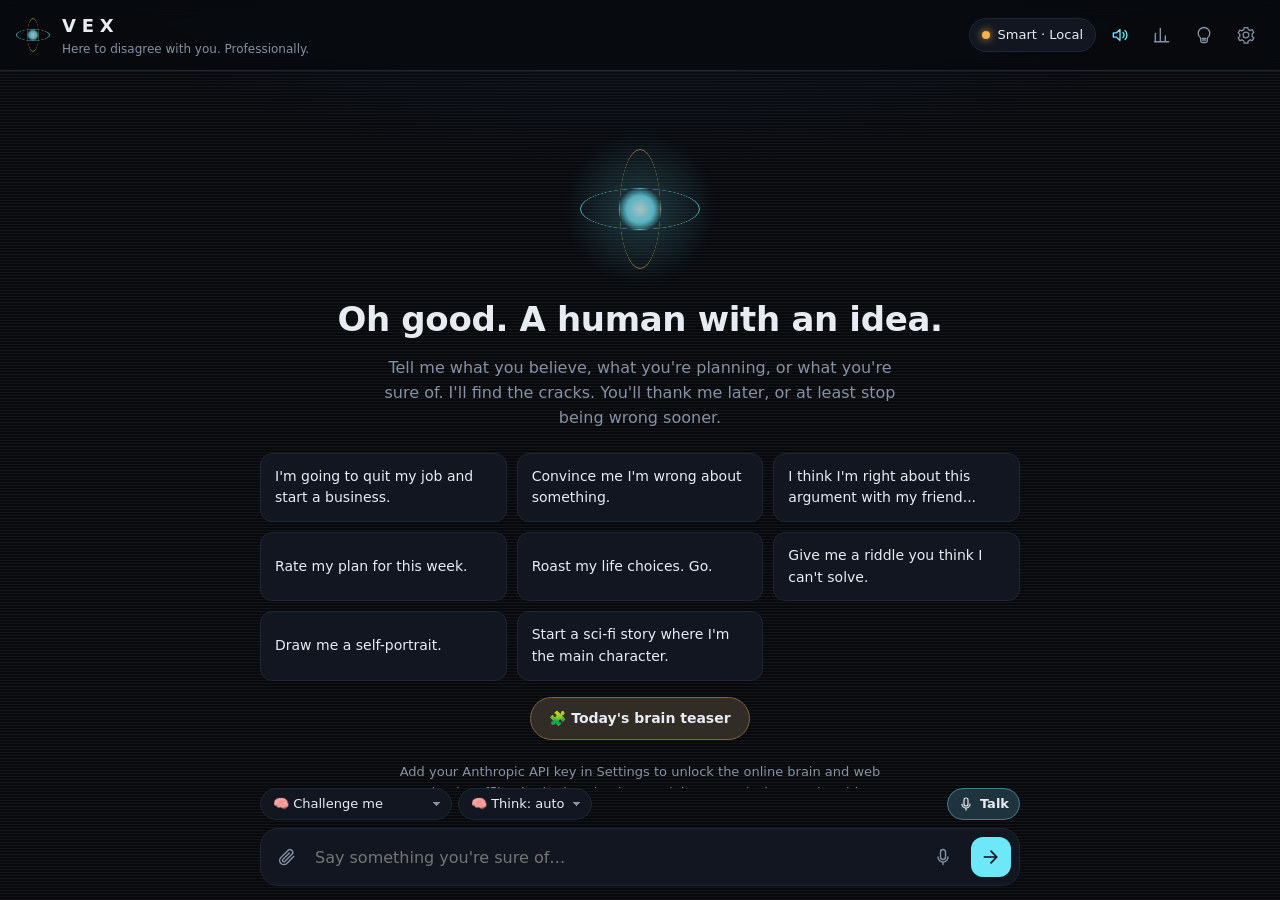
==== commit d537e9db: "VEX: smart mode, knowledge library, bigger offline brains Co-Authored-By: Claude Opus 5.5 <noreply@a" ====
--- a/docs/vex/index.html
+++ b/docs/vex/index.html
@@ -184,6 +184,7 @@
       <label class="field">
         <span>Brain</span>
         <select id="setMode">
+          <option value="smart">Smart: free offline brain for everyday chat, Claude only when needed (recommended)</option>
           <option value="auto">Auto: Claude when online with a key, local otherwise</option>
           <option value="local">Local only (offline, private)</option>
           <option value="cloud">Claude only (needs internet + key)</option>
@@ -351,9 +352,30 @@
         <button type="button" class="memtab on" data-kind="me">About you</button>
         <button type="button" class="memtab" data-kind="pattern">How you think</button>
         <button type="button" class="memtab" data-kind="world">Things it learned</button>
+        <button type="button" class="memtab" data-kind="kb">📚 Knowledge library</button>
       </div>
       <ul id="memList" class="memlist"></ul>
-      <div class="row">
+      <div id="kbTools" class="kbtools" hidden>
+        <details open>
+          <summary>➕ Add notes or an article (free)</summary>
+          <input id="kbTitle" placeholder="Title (e.g. My business plan, Notes on stoicism)">
+          <textarea id="kbText" rows="5" placeholder="Paste any text here: articles, notes, study material, facts about your life or work…"></textarea>
+          <div class="row"><button type="button" id="kbAddBtn" class="ghost">Save to library</button>
+            <label class="ghost filebtn">Upload text files<input id="kbFiles" type="file" multiple accept=".txt,.md,.html,.htm,.json,.csv" hidden></label></div>
+        </details>
+        <details>
+          <summary>🔎 Have Claude research a topic (one-time cost, then free offline)</summary>
+          <div class="row"><input id="kbTopic" class="grow" placeholder="e.g. How the stock market works, Ancient Rome, Negotiation tactics">
+            <button type="button" id="kbTopicBtn" class="ghost">Research</button></div>
+        </details>
+        <details>
+          <summary>🔗 Learn from a link (one-time cost, then free offline)</summary>
+          <div class="row"><input id="kbUrl" class="grow" placeholder="https://… an article or page">
+            <button type="button" id="kbUrlBtn" class="ghost">Learn it</button></div>
+        </details>
+        <p id="kbState" class="muted"></p>
+      </div>
+      <div class="row" id="memAddRow">
         <input id="memNew" placeholder="Teach it something…" class="grow">
         <button type="button" id="memAdd" class="ghost">Add</button>
       </div>
--- a/docs/vex/style.css
+++ b/docs/vex/style.css
@@ -356,3 +356,14 @@
   .status { gap: 2px; }
   .pill { padding: 6px 10px; font-size: 12px; }
 }
+
+/* Knowledge library */
+.kbtools { display: flex; flex-direction: column; gap: 8px; }
+.kbtools details { border: 1px solid var(--line); border-radius: 12px; padding: 8px 12px; background: var(--panel); }
+.kbtools summary { cursor: pointer; font-size: 14px; font-weight: 600; padding: 2px 0; }
+.kbtools details[open] summary { margin-bottom: 8px; }
+.kbtools details > * + * { margin-top: 8px; }
+.kbtools textarea { width: 100%; background: var(--bg2); border: 1px solid var(--line); border-radius: 10px; padding: 9px 11px; resize: vertical; font: inherit; box-sizing: border-box; }
+.kbtools input:not([type=file]) { background: var(--bg2); }
+.memtabs { flex-wrap: wrap; }
+button.chip.act.claude { border-color: color-mix(in srgb, var(--accent) 50%, var(--line)); color: var(--accent); }
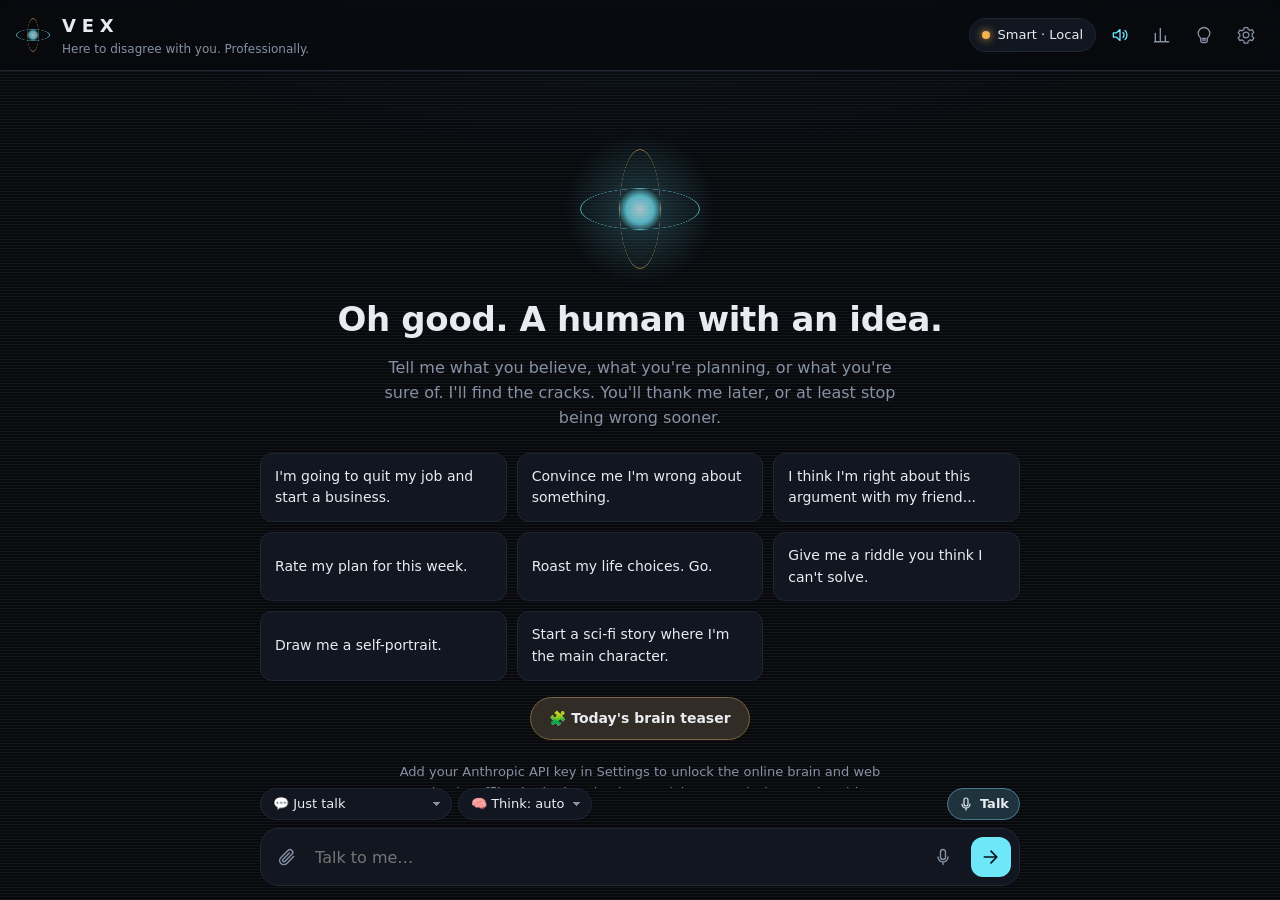
==== commit 16a16e0e: "VEX: "Just talk" mode, faster casual replies Co-Authored-By: Claude Opus 5.5 <noreply@anthropic.com>" ====
--- a/docs/vex/index.html
+++ b/docs/vex/index.html
@@ -69,6 +69,7 @@
     <label class="tool sel" title="What kind of conversation">
       <select id="modeSel" aria-label="Mode">
         <optgroup label="Think">
+          <option value="chat">💬 Just talk</option>
           <option value="challenge">🧠 Challenge me</option>
           <option value="genius">💡 Genius advisor</option>
           <option value="debate">⚔️ Debate</option>
@@ -118,7 +119,7 @@
       <svg viewBox="0 0 24 24" width="20" height="20"><path d="m20 11.5-8.2 8.2a5 5 0 0 1-7.1-7.1l8.5-8.5a3.3 3.3 0 0 1 4.7 4.7l-8.5 8.5a1.7 1.7 0 0 1-2.4-2.4l7.8-7.8" fill="none" stroke="currentColor" stroke-width="1.7" stroke-linecap="round" stroke-linejoin="round"/></svg>
     </button>
     <input id="fileInput" type="file" multiple accept="image/*,application/pdf,.txt,.md,.csv,.json,.js,.ts,.py,.html,.css" hidden>
-    <textarea id="input" rows="1" placeholder="Say something you're sure of…" aria-label="Message"></textarea>
+    <textarea id="input" rows="1" placeholder="Talk to me…" aria-label="Message"></textarea>
     <button type="button" id="micBtn" class="cbtn" title="Speak instead of typing" aria-label="Dictate">
       <svg viewBox="0 0 24 24" width="20" height="20"><path d="M12 3a3 3 0 0 0-3 3v6a3 3 0 0 0 6 0V6a3 3 0 0 0-3-3Zm-6 9a6 6 0 0 0 12 0m-6 6v3" fill="none" stroke="currentColor" stroke-width="1.7" stroke-linecap="round"/></svg>
     </button>
@@ -192,7 +193,34 @@
       </label>
 
       <fieldset>
-        <legend>Online brain (Claude)</legend>
+        <legend>Online brains (used only when needed, in this order)</legend>
+        <label class="field">
+          <span>Relay URL (needed for Perplexity, also fixes Fish Audio)</span>
+          <input id="set_relayUrl" placeholder="https://vex-relay.yourname.workers.dev" spellcheck="false">
+          <small>A free 5-minute setup on Cloudflare. Instructions are at the top of <code>voice-relay/worker.js</code> in your repo.</small>
+        </label>
+        <label class="field">
+          <span>1. Perplexity API key (web search, news, current facts)</span>
+          <input id="set_pplxKey" type="password" placeholder="pplx-…" spellcheck="false">
+          <small>Get one at perplexity.ai → Settings → API. Stored only on this device.</small>
+        </label>
+        <label class="field">
+          <span>Perplexity depth</span>
+          <select id="set_pplxEffort">
+            <option value="fast">Fast (cheapest, quick lookups)</option>
+            <option value="low">Normal (recommended)</option>
+            <option value="medium">Thorough (more searching, costs more)</option>
+          </select>
+        </label>
+        <div class="field">
+          <span>2. Second brain (optional, any OpenAI-style provider, for harder chats)</span>
+          <select id="altPreset"><option value="">Fill in a preset…</option><option value="groq">Groq (very cheap and fast)</option><option value="openai">OpenAI</option><option value="openrouter">OpenRouter (hundreds of models)</option></select>
+          <input id="set_altName" placeholder="Name (e.g. Groq)" spellcheck="false">
+          <input id="set_altUrl" placeholder="Base URL (e.g. https://api.groq.com/openai/v1)" spellcheck="false">
+          <input id="set_altModel" placeholder="Model (e.g. llama-3.3-70b-versatile)" spellcheck="false">
+          <input id="set_altKey" type="password" placeholder="API key" spellcheck="false">
+        </div>
+        <p class="muted"><b>3. Claude</b> (below) is the last resort, used for photos, PDFs, deep thinking, art, or when the others fail.</p>
         <label class="field">
           <span>Anthropic API key</span>
           <input id="setKey" type="password" placeholder="sk-ant-…" spellcheck="false">
@@ -223,11 +251,24 @@
       <fieldset>
         <legend>Offline brain (runs on your device)</legend>
         <label class="field">
+          <span>Where the offline brain runs</span>
+          <select id="set_localEngine">
+            <option value="browser">In the browser (no setup, works on any computer)</option>
+            <option value="ollama">Ollama on this PC (bigger, smarter models)</option>
+          </select>
+        </label>
+        <div data-local="ollama" class="field">
+          <span>Ollama model</span>
+          <input id="set_ollamaModel" placeholder="qwen2.5:14b" spellcheck="false">
+          <input id="set_ollamaUrl" placeholder="http://localhost:11434" spellcheck="false">
+          <small>Setup: install Ollama from ollama.com, then in PowerShell run <code>ollama pull qwen2.5:14b</code> and <code>setx OLLAMA_ORIGINS "https://rlemkau.github.io"</code>. Quit Ollama from the system tray and open it again. With 16 GB of graphics memory, 14B models run well.</small>
+        </div>
+        <label class="field" data-local="browser">
           <span>Local model</span>
           <select id="setLocalModel"></select>
           <small>Downloads once, then works with no internet. Needs a recent Chrome or Edge (WebGPU). Bigger = smarter but slower.</small>
         </label>
-        <div class="row">
+        <div class="row" data-local="browser">
           <button type="button" id="preloadBtn" class="ghost">Download offline brain now</button>
           <span id="cacheState" class="muted"></span>
         </div>
